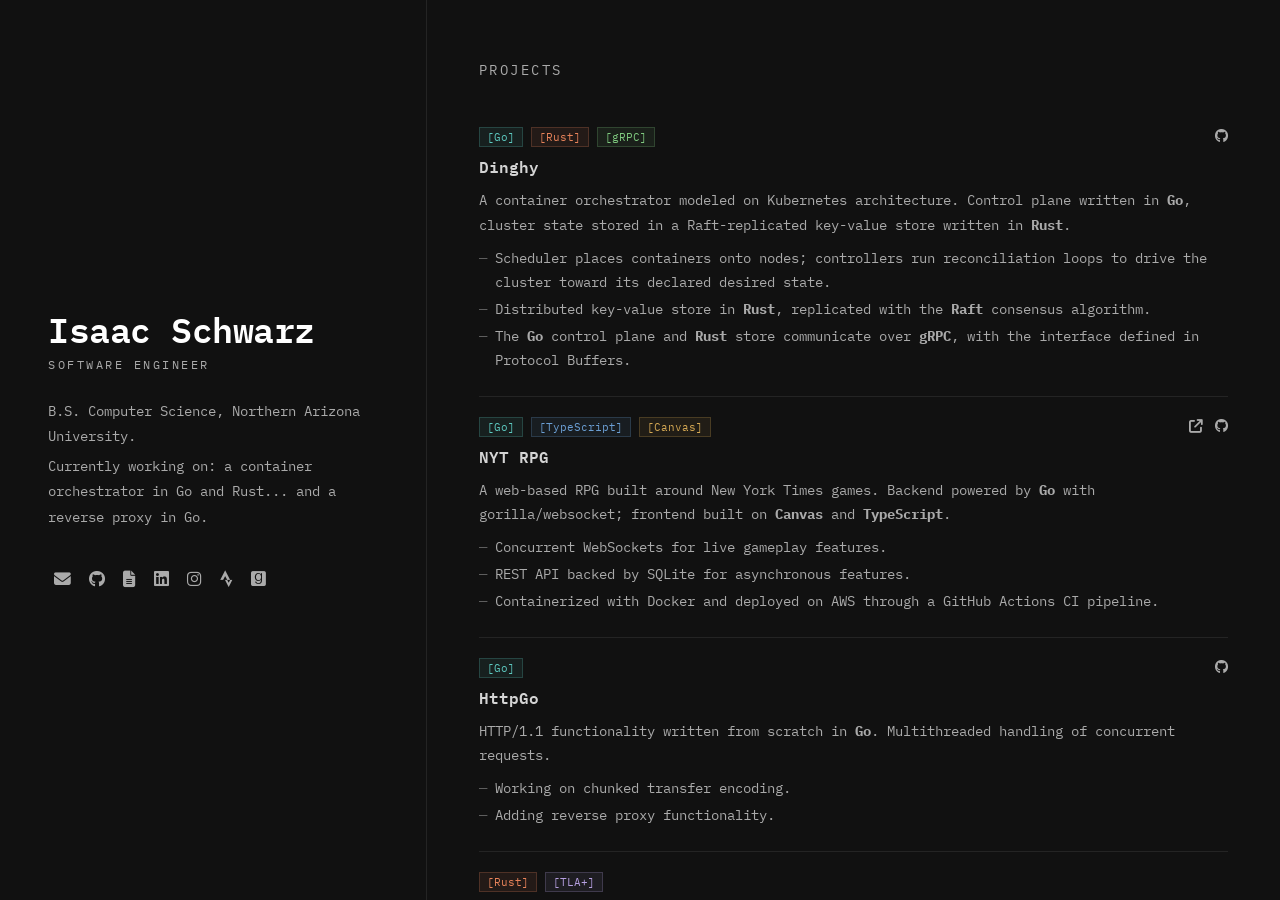
==== index.html @ 400ad6ed "Add backend resume and link it from the bio Co-Authored-By: Claude Opus 5.5 <noreply@anthropic.com>" ====
<!DOCTYPE html>
<html lang="en">

    <head>
        <meta charset="utf-8"/>
        <meta name="viewport" content="width=device-width, initial-scale=1"/>
        <link rel="stylesheet" href="https://cdnjs.cloudflare.com/ajax/libs/font-awesome/6.5.0/css/all.min.css">
        <link rel="stylesheet" href="styles.css">
        <title>Isaac Schwarz</title>
    </head>

    <body>

        <div class="container">

            <!-- Bio -->
            <div class="bio">
                <h1>Isaac Schwarz</h1>
                <h3>Software Engineer</h3>
                <p>B.S. Computer Science, Northern Arizona University.</p>
                <p>Currently working on: a container orchestrator in Go and Rust... and a reverse proxy in Go.</p>
                <div class="icons">
                    <a href="mailto:isaacschwarz11@gmail.com" title="Email">
                        <i class="fa-solid fa-envelope"></i>
                    </a>
                    <a href="https://github.com/shantz14" title="GitHub">
                        <i class="fa-brands fa-github"></i>
                    </a>
                    <a href="resume.pdf" title="Resume">
                        <i class="fa-solid fa-file-lines"></i>
                    </a>
                    <a href="https://www.linkedin.com/in/isaac-schwarz-15b55617a/" title="LinkedIn">
                        <i class="fa-brands fa-linkedin"></i>
                    </a>
                    <a href="https://www.instagram.com/shantz1111111111111/" title="Instagram">
                        <i class="fa-brands fa-instagram"></i>
                    </a>
                    <a href="https://www.strava.com/athletes/20895876" title="Strava">
                        <i class="fa-brands fa-strava"></i>
                    </a>
                    <a href="https://www.goodreads.com/user/show/23302618-isaac" title="Goodreads">
                        <i class="fa-brands fa-goodreads"></i>
                    </a>
                </div>
            </div>

            <!-- Projects -->
            <div class="projectContainer">
                <p class="section-label">Projects</p>

                <div class="project">
                    <div class="project-header">
                        <div>
                            <div class="tags">
                                <span class="tag" data-lang="go">Go</span>
                                <span class="tag" data-lang="rust">Rust</span>
                                <span class="tag" data-lang="grpc">gRPC</span>
                            </div>
                            <h3>Dinghy</h3>
                        </div>
                        <div class="project-links">
                            <a href="https://github.com/shantz14/dinghy" title="GitHub">
                                <i class="fa-brands fa-github"></i>
                            </a>
                        </div>
                    </div>
                    <p>
                        A container orchestrator modeled on Kubernetes architecture. Control plane written in <b>Go</b>,
                        cluster state stored in a Raft-replicated key-value store written in <b>Rust</b>.
                    </p>
                    <ul>
                        <li>Scheduler places containers onto nodes; controllers run reconciliation loops to drive the cluster toward its declared desired state.</li>
                        <li>Distributed key-value store in <b>Rust</b>, replicated with the <b>Raft</b> consensus algorithm.</li>
                        <li>The <b>Go</b> control plane and <b>Rust</b> store communicate over <b>gRPC</b>, with the interface defined in Protocol Buffers.</li>
                    </ul>
                </div>

                <div class="project">
                    <div class="project-header">
                        <div>
                            <div class="tags">
                                <span class="tag" data-lang="go">Go</span>
                                <span class="tag" data-lang="typescript">TypeScript</span>
                                <span class="tag" data-lang="canvas">Canvas</span>
                            </div>
                            <h3>NYT RPG</h3>
                        </div>
                        <div class="project-links">
                            <a href="https://nytrpg.isaacschwarz.dev" title="Live demo">
                                <i class="fa-solid fa-arrow-up-right-from-square"></i>
                            </a>
                            <a href="https://github.com/shantz14/nytrpg" title="GitHub">
                                <i class="fa-brands fa-github"></i>
                            </a>
                        </div>
                    </div>
                    <p>
                        A web-based RPG built around New York Times games.
                        Backend powered by <b>Go</b> with gorilla/websocket;
                        frontend built on <b>Canvas</b> and <b>TypeScript</b>.
                    </p>
                    <ul>
                        <li>Concurrent WebSockets for live gameplay features.</li>
                        <li>REST API backed by SQLite for asynchronous features.</li>
                        <li>Containerized with Docker and deployed on AWS through a GitHub Actions CI pipeline.</li>
                    </ul>
                </div>

                <div class="project">
                    <div class="project-header">
                        <div>
                            <div class="tags">
                                <span class="tag" data-lang="go">Go</span>
                            </div>
                            <h3>HttpGo</h3>
                        </div>
                        <div class="project-links">
                            <a href="https://github.com/shantz14/httpgo" title="GitHub">
                                <i class="fa-brands fa-github"></i>
                            </a>
                        </div>
                    </div>
                    <p>
                        HTTP/1.1 functionality written from scratch in <b>Go</b>.
                        Multithreaded handling of concurrent requests.
                    </p>
                    <ul>
                        <li>Working on chunked transfer encoding.</li>
                        <li>Adding reverse proxy functionality.</li>
                    </ul>
                </div>

                <div class="project">
                    <div class="project-header">
                        <div>
                            <div class="tags">
                                <span class="tag" data-lang="rust">Rust</span>
                                <span class="tag" data-lang="tlaplus">TLA+</span>
                            </div>
                            <h3>ConTiNGENT</h3>
                        </div>
                    </div>
                    <p>
                        An NVMe testing tool driven by formal specifications. Correct device behavior is described
                        in <b>TLA+</b>, and a <b>Rust</b> execution engine issues commands against an NVMe device.
                    </p>
                    <ul>
                        <li><b>TLA+</b> specifications create an abstract representation of the NVMe drive and define behavior to test.</li>
                        <li><b>TLA+</b> instrumentation uses community module "escape hatches" to interact with the Rust execution engine and incorporate real drive state into the abstract state-space.</li>
                        <li>The <b>Rust</b> execution engine translates messages from <b>TLA+</b> into nvme-cli commands, executes them, and returns parsed results.</li>
                        <li>If an invalid state is reached, the <b>TLA+</b> process throws an error and returns a detailed trace showing how it was reached.</li>
                    </ul>
                </div>

                <div class="project">
                    <div class="project-header">
                        <div>
                            <div class="tags">
                                <span class="tag" data-lang="k3s">k3s</span>
                                <span class="tag" data-lang="terraform">Terraform</span>
                                <span class="tag" data-lang="prometheus">Prometheus</span>
                            </div>
                            <h3>Homelab</h3>
                        </div>
                    </div>
                    <p>
                        A virtualized Linux homelab on <b>Proxmox</b> hosting a <b>Kubernetes</b> (k3s) cluster,
                        with infrastructure managed as code in <b>Terraform</b>.
                    </p>
                    <ul>
                        <li>Monitoring and alerting for the cluster and its services with <b>Prometheus</b>, <b>Grafana</b> dashboards, and Alertmanager.</li>
                    </ul>
                </div>

                <div class="project">
                    <div class="project-header">
                        <div>
                            <div class="tags">
                                <span class="tag" data-lang="rust">Rust</span>
                            </div>
                            <h3>Vi</h3>
                        </div>
                        <div class="project-links">
                            <a href="https://github.com/shantz14/vi" title="GitHub">
                                <i class="fa-brands fa-github"></i>
                            </a>
                        </div>
                    </div>
                    <p>
                        Vi editor clone written in <b>Rust</b>.
                    </p>
                </div>

            <!-- Comments -->
            <div class="comments-section">
                <p class="section-label">Comments</p>
<script src="https://giscus.app/client.js"
                    data-repo="shantz14/shantz14.github.io"
                    data-repo-id="R_kgDOObhkGA"
                    data-category="General"
                    data-category-id="DIC_kwDOObhkGM4C8K_T"
                    data-mapping="url"
                    data-strict="0"
                    data-reactions-enabled="1"
                    data-emit-metadata="0"
                    data-input-position="top"
                    data-theme="transparent_dark"
                    data-lang="en"
                    crossorigin="anonymous"
                    async>
                </script>
            </div>

            </div>

        </div>

    </body>

</html>
---- styles.css ----
@import url('https://fonts.googleapis.com/css2?family=IBM+Plex+Mono:wght@300;400;500;600&display=swap');

:root {
  --bg:            #111111;
  --accent:        #a5f3fc;
  --name-color:    #ffffff;
  --accent-dim:    rgba(165, 243, 252, 0.08);
  --accent-border: rgba(165, 243, 252, 0.20);
  --text:          #d4d4d4;
  --text-muted:    #aaaaaa;
  --border:        rgba(255, 255, 255, 0.08);
}

*, *::before, *::after { box-sizing: border-box; margin: 0; padding: 0; }


body {
  background-color: var(--bg);
  color: var(--text);
  font-family: 'IBM Plex Mono', 'Courier New', monospace;
  overflow: hidden;
  height: 100vh;
}

/* ── Layout ─────────────────────────────────────── */

.container {
  height: 100vh;
  width: 100vw;
  display: grid;
  grid-template-columns: 1fr 2fr;
  grid-template-areas: "bio projectContainer";
}

/* ── Bio ─────────────────────────────────────────── */

.bio {
  grid-area: bio;
  height: 100vh;
  display: flex;
  flex-direction: column;
  justify-content: center;
  padding: 0 48px;
  border-right: 1px solid var(--border);
}

.bio h1 {
  color: var(--name-color);
  font-size: 2.2rem;
  font-weight: 600;
  letter-spacing: -0.5px;
  line-height: 1.1;
  margin-bottom: 8px;
}

.bio h3 {
  font-size: 0.74rem;
  font-weight: 400;
  text-transform: uppercase;
  letter-spacing: 2.5px;
  color: var(--text-muted);
  margin-bottom: 26px;
}

.bio p {
  font-size: 0.9rem;
  color: var(--text-muted);
  line-height: 1.75;
  margin-bottom: 5px;
}

.icons {
  display: flex;
  gap: 18px;
  margin-top: 34px;
  margin-left: 6px;
}

.icons a {
  color: var(--text-muted);
  font-size: 1.05rem;
  transition: color 0.2s;
}

.icons a:hover { color: var(--accent); }

/* ── Projects ─────────────────────────────────────── */

.projectContainer {
  grid-area: projectContainer;
  display: flex;
  flex-direction: column;
  padding: 60px 52px;
  overflow-y: scroll;
  -ms-overflow-style: none;
  scrollbar-width: none;
}

.projectContainer::-webkit-scrollbar { display: none; }

.section-label {
  font-size: 0.9rem;
  font-weight: 400;
  letter-spacing: 2.5px;
  color: var(--text-muted);
  text-transform: uppercase;
  margin-bottom: 28px;
}

/* ── Project entry ────────────────────────────────── */

.project {
  background: transparent;
  border: none;
  border-bottom: 1px solid var(--border);
  border-radius: 0;
  padding: 20px 0;
  transition: none;
}

.project:last-child { border-bottom: none; }

.project-header {
  display: flex;
  justify-content: space-between;
  align-items: flex-start;
  margin-bottom: 8px;
}

.project h3 {
  font-size: 1rem;
  font-weight: 600;
  color: var(--text);
}

.project p {
  font-size: 0.9rem;
  color: var(--text-muted);
  line-height: 1.72;
}

.project b {
  font-weight: 700;
}

.project ul {
  list-style: none;
  margin-top: 8px;
}

.project li {
  font-size: 0.88rem;
  color: var(--text-muted);
  line-height: 1.72;
  padding-left: 16px;
  position: relative;
  margin-bottom: 3px;
}

.project li::before {
  content: '—';
  position: absolute;
  left: 0;
  opacity: 0.5;
}

/* Tags */
.tags {
  display: flex;
  flex-wrap: wrap;
  gap: 8px;
  margin-bottom: 6px;
}

.tag {
  font-size: 0.7rem;
  color: var(--accent);
  background: var(--accent-dim);
  border: 1px solid var(--accent-border);
  padding: 2px 7px;
}

.tag::before { content: '['; }
.tag::after  { content: ']'; }

.tag[data-lang="go"]         { color: #5DC9C0; background: rgba(93,201,192,0.08); border-color: rgba(93,201,192,0.22); }
.tag[data-lang="rust"]       { color: #E8835A; background: rgba(232,131,90,0.08); border-color: rgba(232,131,90,0.22); }
.tag[data-lang="typescript"] { color: #6B9FD4; background: rgba(107,159,212,0.08); border-color: rgba(107,159,212,0.22); }
.tag[data-lang="canvas"]     { color: #D4A853; background: rgba(212,168,83,0.08); border-color: rgba(212,168,83,0.22); }
.tag[data-lang="tlaplus"]    { color: #B59FE0; background: rgba(181,159,224,0.08); border-color: rgba(181,159,224,0.22); }
.tag[data-lang="grpc"]       { color: #7FC97F; background: rgba(127,201,127,0.08); border-color: rgba(127,201,127,0.22); }
.tag[data-lang="k3s"]        { color: #6B9FD4; background: rgba(107,159,212,0.08); border-color: rgba(107,159,212,0.22); }
.tag[data-lang="terraform"]  { color: #A78BFA; background: rgba(167,139,250,0.08); border-color: rgba(167,139,250,0.22); }
.tag[data-lang="prometheus"] { color: #E86A5A; background: rgba(232,106,90,0.08); border-color: rgba(232,106,90,0.22); }

/* Card icon links */
.project-links {
  display: flex;
  gap: 12px;
  flex-shrink: 0;
  margin-left: 16px;
}

.project-links a {
  color: var(--text-muted);
  font-size: 0.85rem;
  transition: color 0.2s;
}

.project-links a:hover { color: var(--accent); }

/* ── Comments ─────────────────────────────────────── */

.comments-section {
  margin-top: 40px;
  padding-bottom: 60px;
}

.comments-section .section-label {
  margin-bottom: 4px;
}


/* ── Mobile ──────────────────────────────────────── */

@media (max-width: 768px) {
  body {
    overflow: auto;
    height: auto;
  }

  .container {
    height: auto;
    grid-template-columns: 1fr;
    grid-template-areas:
      "bio"
      "projectContainer";
  }

  .bio {
    height: auto;
    justify-content: flex-start;
    padding: 52px 28px 40px;
    border-right: none;
    border-bottom: 1px solid var(--border);
  }

  .bio h1 { font-size: 1.8rem; }

  .projectContainer {
    height: auto;
    overflow-y: visible;
    padding: 40px 28px 60px;
  }

  .comments-section {
    padding-bottom: 40px;
  }
}

/* ── Global link reset ───────────────────────────── */

a { color: var(--text); text-decoration: none; }
a:hover, a:active, a:visited, a:link { text-decoration: none; }
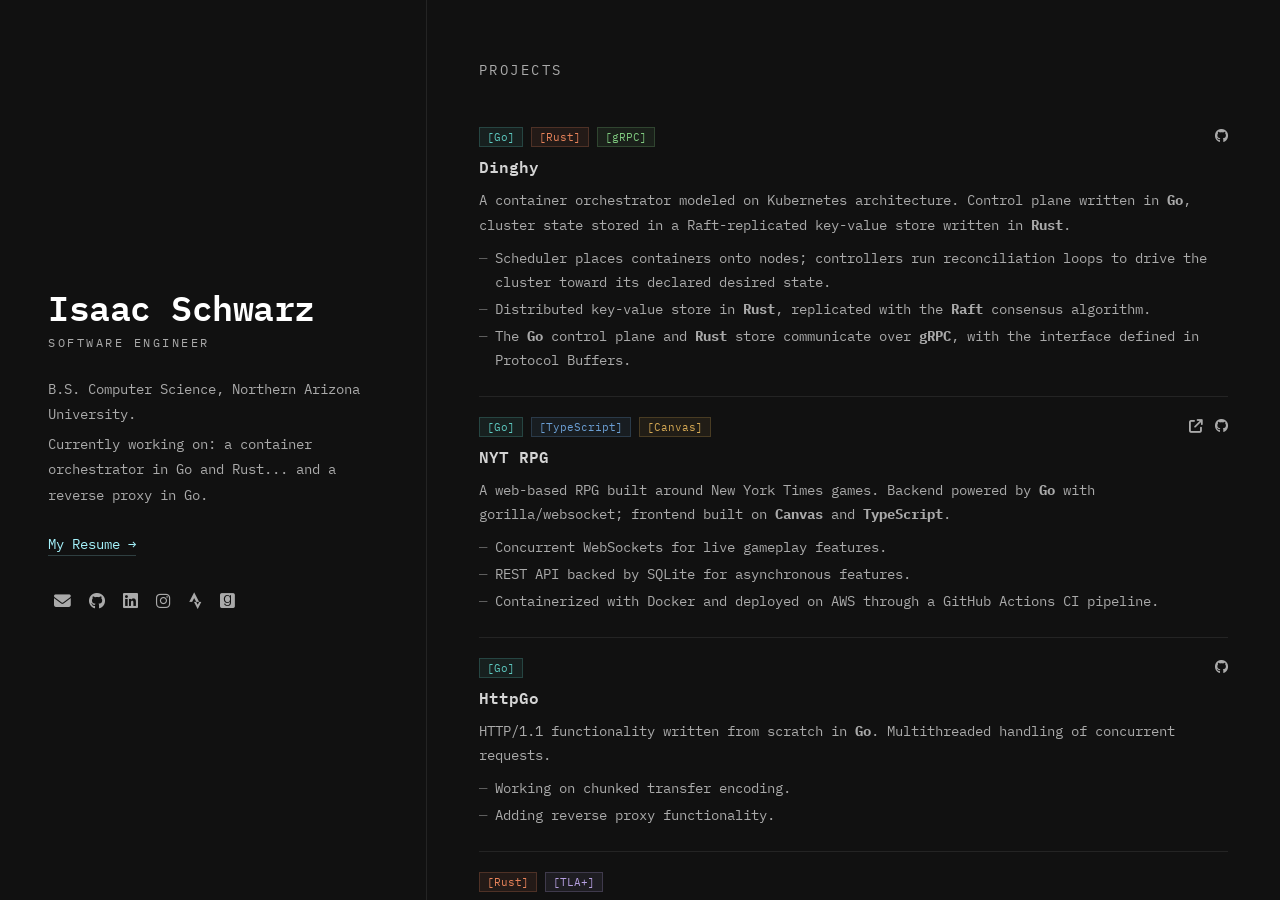
==== commit f590598b: "Replace resume icon with a text link Co-Authored-By: Claude Opus 5.5 <noreply@anthropic.com>" ====
--- a/index.html
+++ b/index.html
@@ -19,15 +19,13 @@
                 <h3>Software Engineer</h3>
                 <p>B.S. Computer Science, Northern Arizona University.</p>
                 <p>Currently working on: a container orchestrator in Go and Rust... and a reverse proxy in Go.</p>
+                <a class="resume-link" href="resume.pdf">My Resume &rarr;</a>
                 <div class="icons">
                     <a href="mailto:isaacschwarz11@gmail.com" title="Email">
                         <i class="fa-solid fa-envelope"></i>
                     </a>
                     <a href="https://github.com/shantz14" title="GitHub">
                         <i class="fa-brands fa-github"></i>
-                    </a>
-                    <a href="resume.pdf" title="Resume">
-                        <i class="fa-solid fa-file-lines"></i>
                     </a>
                     <a href="https://www.linkedin.com/in/isaac-schwarz-15b55617a/" title="LinkedIn">
                         <i class="fa-brands fa-linkedin"></i>
--- a/styles.css
+++ b/styles.css
@@ -69,6 +69,19 @@
   margin-bottom: 5px;
 }
 
+.resume-link {
+  align-self: flex-start;
+  margin-top: 22px;
+  font-size: 0.9rem;
+  color: var(--accent);
+  text-decoration: none;
+  border-bottom: 1px solid var(--accent-border);
+  padding-bottom: 2px;
+  transition: border-color 0.2s;
+}
+
+.resume-link:hover { border-color: var(--accent); }
+
 .icons {
   display: flex;
   gap: 18px;
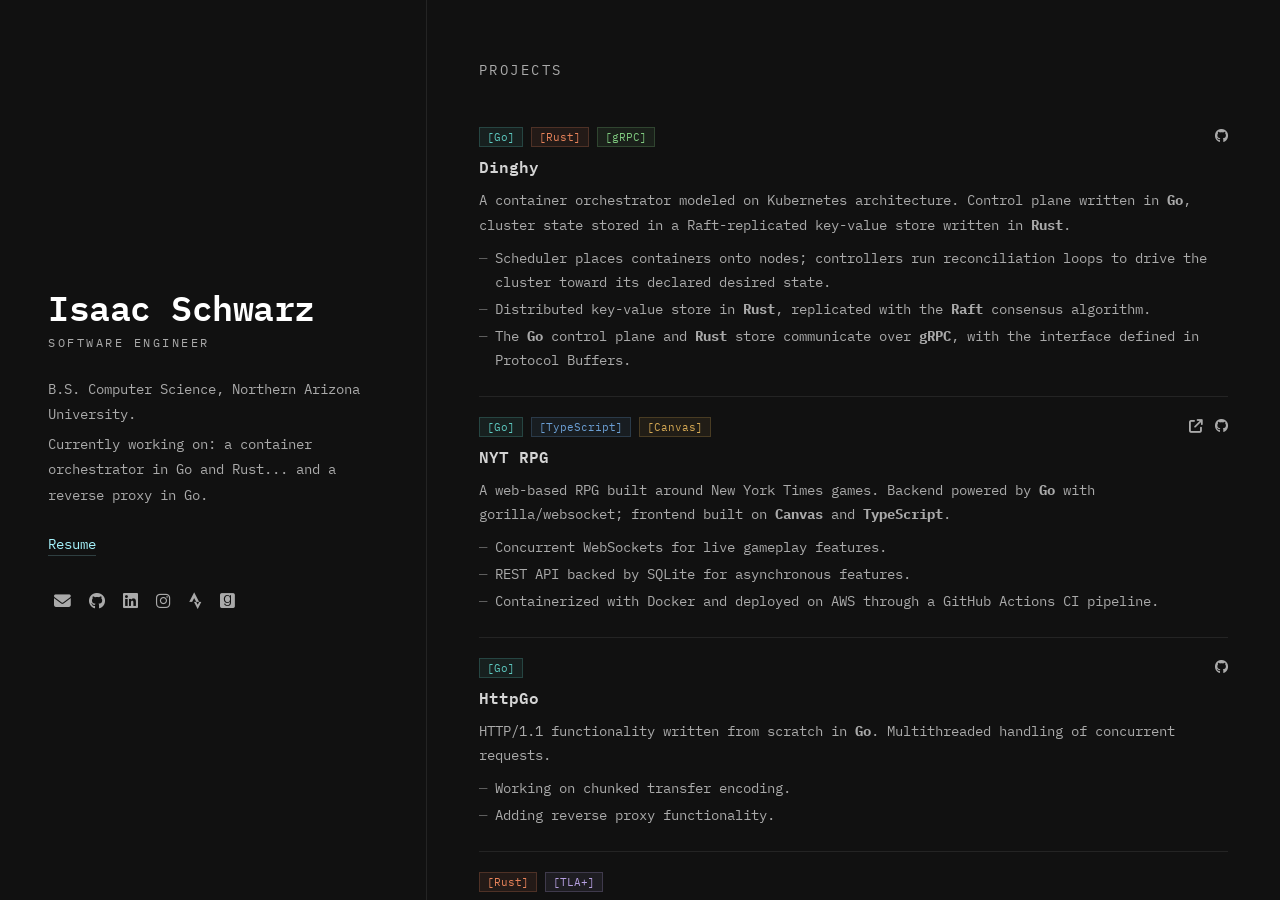
==== commit 29217a8a: "Shorten resume link text Co-Authored-By: Claude Opus 5.5 <noreply@anthropic.com>" ====
--- a/index.html
+++ b/index.html
@@ -19,7 +19,7 @@
                 <h3>Software Engineer</h3>
                 <p>B.S. Computer Science, Northern Arizona University.</p>
                 <p>Currently working on: a container orchestrator in Go and Rust... and a reverse proxy in Go.</p>
-                <a class="resume-link" href="resume.pdf">My Resume &rarr;</a>
+                <a class="resume-link" href="resume.pdf">Resume</a>
                 <div class="icons">
                     <a href="mailto:isaacschwarz11@gmail.com" title="Email">
                         <i class="fa-solid fa-envelope"></i>
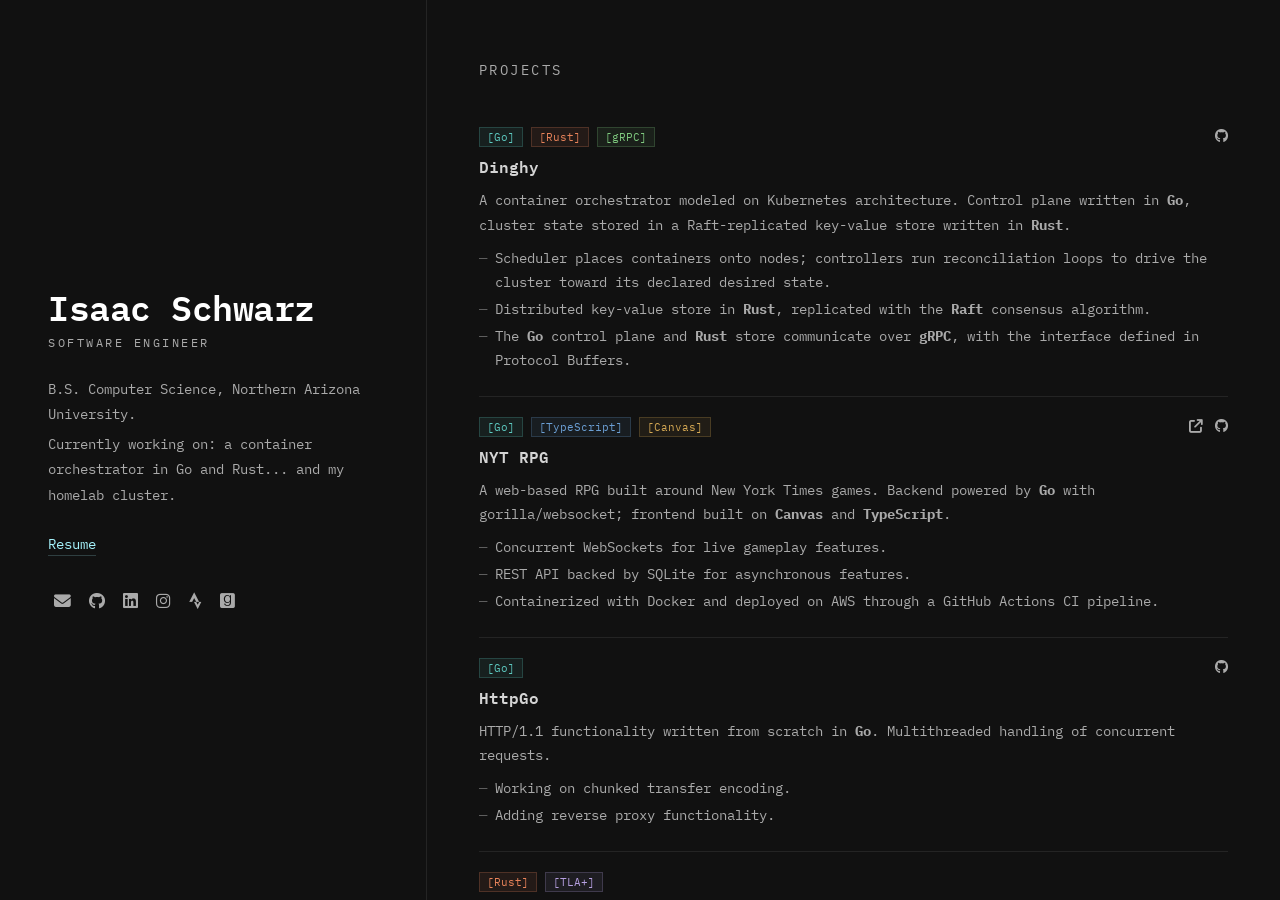
==== commit 5b9a6054: "tags" ====
--- a/index.html
+++ b/index.html
@@ -6,7 +6,11 @@
         <meta name="viewport" content="width=device-width, initial-scale=1"/>
         <link rel="stylesheet" href="https://cdnjs.cloudflare.com/ajax/libs/font-awesome/6.5.0/css/all.min.css">
         <link rel="stylesheet" href="styles.css">
+        <link rel="stylesheet" href="comments.css">
+        <script src="comments.js" defer></script>
         <title>Isaac Schwarz</title>
+        <link rel="stylesheet" href="/palette.css">
+        <script src="/palette.js" defer></script>
     </head>
 
     <body>
@@ -18,7 +22,7 @@
                 <h1>Isaac Schwarz</h1>
                 <h3>Software Engineer</h3>
                 <p>B.S. Computer Science, Northern Arizona University.</p>
-                <p>Currently working on: a container orchestrator in Go and Rust... and a reverse proxy in Go.</p>
+                <p>Currently working on: a container orchestrator in Go and Rust... and my homelab cluster.</p>
                 <a class="resume-link" href="resume.pdf">Resume</a>
                 <div class="icons">
                     <a href="mailto:isaacschwarz11@gmail.com" title="Email">
@@ -44,7 +48,7 @@
 
             <!-- Projects -->
             <div class="projectContainer">
-                <p class="section-label">Projects</p>
+                <p class="section-label" id="projects">Projects</p>
 
                 <div class="project">
                     <div class="project-header">
@@ -157,8 +161,15 @@
                                 <span class="tag" data-lang="k3s">k3s</span>
                                 <span class="tag" data-lang="terraform">Terraform</span>
                                 <span class="tag" data-lang="prometheus">Prometheus</span>
+                                <span class="tag" data-lang="ansible">Ansible</span>
+                                <span class="tag" data-lang="flux">Flux</span>
                             </div>
                             <h3>Homelab</h3>
+                        </div>
+                        <div class="project-links">
+                            <a href="https://github.com/shantz14/homelab" title="GitHub">
+                                <i class="fa-brands fa-github"></i>
+                            </a>
                         </div>
                     </div>
                     <p>
@@ -166,6 +177,7 @@
                         with infrastructure managed as code in <b>Terraform</b>.
                     </p>
                     <ul>
+                        <li>Node configuration with <b>Ansible</b>; cluster workloads deployed via GitOps with <b>Flux</b>.</li>
                         <li>Monitoring and alerting for the cluster and its services with <b>Prometheus</b>, <b>Grafana</b> dashboards, and Alertmanager.</li>
                     </ul>
                 </div>
@@ -192,21 +204,7 @@
             <!-- Comments -->
             <div class="comments-section">
                 <p class="section-label">Comments</p>
-<script src="https://giscus.app/client.js"
-                    data-repo="shantz14/shantz14.github.io"
-                    data-repo-id="R_kgDOObhkGA"
-                    data-category="General"
-                    data-category-id="DIC_kwDOObhkGM4C8K_T"
-                    data-mapping="url"
-                    data-strict="0"
-                    data-reactions-enabled="1"
-                    data-emit-metadata="0"
-                    data-input-position="top"
-                    data-theme="transparent_dark"
-                    data-lang="en"
-                    crossorigin="anonymous"
-                    async>
-                </script>
+                <div id="comments" class="gc"></div>
             </div>
 
             </div>
--- a/styles.css
+++ b/styles.css
@@ -205,6 +205,8 @@
 .tag[data-lang="k3s"]        { color: #6B9FD4; background: rgba(107,159,212,0.08); border-color: rgba(107,159,212,0.22); }
 .tag[data-lang="terraform"]  { color: #A78BFA; background: rgba(167,139,250,0.08); border-color: rgba(167,139,250,0.22); }
 .tag[data-lang="prometheus"] { color: #E86A5A; background: rgba(232,106,90,0.08); border-color: rgba(232,106,90,0.22); }
+.tag[data-lang="ansible"]    { color: #E07AA8; background: rgba(224,122,168,0.08); border-color: rgba(224,122,168,0.22); }
+.tag[data-lang="flux"]       { color: #5BB8E8; background: rgba(91,184,232,0.08); border-color: rgba(91,184,232,0.22); }
 
 /* Card icon links */
 .project-links {
--- a/comments.css
+++ b/comments.css
@@ -0,0 +1,661 @@
+/* Comments widget, styled after giscus's transparent_dark theme.
+ * Colors from GitHub's Primer dark theme (MIT License, Copyright (c) GitHub Inc.).
+ * Everything is scoped under .gc so it can't leak into the rest of the site. */
+
+.gc {
+  --color-btn-text: #c9d1d9;
+  --color-btn-bg: rgb(45 51 59 / 80%);
+  --color-btn-border: rgb(240 246 252 / 10%);
+  --color-btn-hover-bg: rgb(45 51 59 / 50%);
+  --color-btn-hover-border: #8b949e;
+  --color-btn-active-bg: hsl(212deg 12% 18% / 50%);
+  --color-btn-active-border: #6e7681;
+  --color-btn-primary-text: #fff;
+  --color-btn-primary-bg: #238636;
+  --color-btn-primary-border: rgb(240 246 252 / 10%);
+  --color-btn-primary-hover-bg: #2ea043;
+  --color-btn-primary-disabled-text: rgb(240 246 252 / 50%);
+  --color-btn-primary-disabled-bg: rgb(35 134 54 / 60%);
+  --color-action-list-item-default-hover-bg: rgb(144 157 171 / 12%);
+  --color-segmented-control-bg: rgb(99 110 123 / 10%);
+  --color-segmented-control-button-selected-border: #636e7b;
+  --color-fg-default: #c9d1d9;
+  --color-fg-muted: #8b949e;
+  --color-canvas-overlay: rgb(22 27 34 / 90%);
+  --color-border-default: #30363d;
+  --color-border-muted: #21262d;
+  --color-neutral-muted: rgb(110 118 129 / 5%);
+  --color-accent-fg: #58a6ff;
+  --color-accent-emphasis: #1f6feb;
+  --color-accent-muted: rgb(56 139 253 / 40%);
+  --color-accent-subtle: rgb(65 132 228 / 10%);
+  --color-danger-fg: #f85149;
+  --color-social-reaction-bg-hover: #21262d;
+  --color-social-reaction-bg-reacted-hover: #0c2d6b;
+  --font-sans: -apple-system, "BlinkMacSystemFont", "Segoe UI", "Helvetica", "Arial", sans-serif, "Apple Color Emoji", "Segoe UI Emoji";
+  --font-mono: ui-monospace, "SFMono-Regular", "Menlo", "Monaco", "Consolas", "Liberation Mono", "Courier New", monospace;
+
+  margin-top: 16px;
+  font-family: var(--font-sans);
+  font-size: 16px;
+  line-height: 1.5;
+  color: var(--color-fg-default);
+}
+
+/* ── Reset (what giscus gets from Tailwind's preflight) ── */
+
+.gc *, .gc *::before, .gc *::after {
+  border: 0 solid var(--color-border-default);
+}
+
+.gc h4 { font-size: inherit; font-weight: inherit; }
+
+.gc button, .gc textarea {
+  font: inherit;
+  color: inherit;
+  line-height: inherit;
+  background: transparent;
+}
+
+.gc button, .gc summary { cursor: pointer; }
+.gc button:disabled { cursor: default; }
+.gc img { display: block; max-width: 100%; }
+.gc textarea { resize: vertical; }
+.gc textarea::placeholder { color: #9ca3af; opacity: 1; }
+
+.gc a { color: var(--color-accent-fg); }
+.gc a:hover { text-decoration: underline; }
+
+.gc a:focus-visible, .gc button:focus-visible, .gc summary:focus-visible {
+  outline: 2px solid var(--color-accent-fg);
+  outline-offset: -2px;
+}
+
+.gc code, .gc kbd, .gc pre, .gc .gsc-is-fixed-width { font-family: var(--font-mono); }
+
+.gc .octicon {
+  display: inline-block;
+  fill: currentColor;
+  overflow: visible;
+  vertical-align: text-bottom;
+}
+
+/* ── Primer bits ── */
+
+.gc .color-text-primary, .gc .link-primary { color: var(--color-fg-default); }
+.gc .color-text-secondary, .gc .link-secondary { color: var(--color-fg-muted); }
+.gc .link-secondary { text-decoration: underline; }
+.gc .link-primary:hover, .gc .link-secondary:hover, .gc .color-text-link { color: var(--color-accent-fg); }
+.gc .underline { text-decoration: underline; }
+
+.gc .btn {
+  position: relative;
+  display: inline-block;
+  padding: 5px 16px;
+  font-size: 14px;
+  line-height: 20px;
+  white-space: nowrap;
+  vertical-align: middle;
+  border: 1px solid var(--color-btn-border);
+  border-radius: 6px;
+  color: var(--color-btn-text);
+  background-color: var(--color-btn-bg);
+  transition: 0.2s cubic-bezier(0.3, 0, 0.5, 1);
+  transition-property: color, background-color, border-color;
+}
+
+.gc .btn:hover {
+  transition-duration: 0.1s;
+  background-color: var(--color-btn-hover-bg);
+  border-color: var(--color-btn-hover-border);
+  text-decoration: none;
+}
+
+.gc .btn:active {
+  transition: none;
+  background-color: var(--color-btn-active-bg);
+  border-color: var(--color-btn-active-border);
+}
+
+.gc .btn-primary {
+  color: var(--color-btn-primary-text);
+  background-color: var(--color-btn-primary-bg);
+  border-color: var(--color-btn-primary-border);
+}
+
+.gc .btn-primary:hover {
+  background-color: var(--color-btn-primary-hover-bg);
+  border-color: var(--color-btn-primary-border);
+}
+
+.gc .btn-primary:disabled {
+  color: var(--color-btn-primary-disabled-text);
+  background-color: var(--color-btn-primary-disabled-bg);
+  border-color: var(--color-btn-primary-border);
+}
+
+.gc a.btn-primary { display: inline-flex; align-items: center; color: var(--color-btn-primary-text); }
+.gc .btn .octicon { vertical-align: bottom; }
+.gc .ml-1 { margin-left: 4px; }
+.gc .mr-2 { margin-right: 8px; }
+
+.gc .BtnGroup {
+  display: inline-flex;
+  align-items: center;
+  vertical-align: middle;
+  list-style: none;
+  border-radius: 6px;
+  background-color: var(--color-segmented-control-bg);
+}
+
+.gc .BtnGroup-item {
+  display: inline-flex;
+  padding: 2px 4px;
+  border: 1px solid transparent;
+  border-radius: 6px;
+}
+
+.gc .BtnGroup-item--selected {
+  font-weight: 600;
+  border-color: var(--color-segmented-control-button-selected-border);
+}
+
+.gc .BtnGroup-item .btn {
+  padding: 2px 8px;
+  border: 0;
+  background: inherit;
+}
+
+.gc .BtnGroup-item .btn:hover { background-color: var(--color-action-list-item-default-hover-bg); }
+.gc .BtnGroup-item--selected .btn:hover { background: inherit; }
+
+.gc .form-control {
+  vertical-align: middle;
+  border: 1px solid var(--color-border-default);
+  background-color: transparent;
+}
+
+.gc .form-control:focus {
+  border-color: var(--color-accent-fg);
+  outline: none;
+  box-shadow: 0 0 0 2px var(--color-accent-fg);
+}
+
+/* ── Layout ── */
+
+.gc .gsc-loading {
+  display: flex;
+  flex-direction: column;
+  align-items: center;
+  gap: 16px;
+}
+
+.gc .gsc-loading-image {
+  width: 48px;
+  height: 48px;
+  background: url("https://github.githubassets.com/images/mona-loading-dark.gif") no-repeat;
+  background-size: contain;
+}
+
+.gc .gsc-loading-text { font-size: 14px; line-height: 20px; color: var(--color-fg-muted); }
+
+.gc .gsc-main { display: flex; flex-direction: column; gap: 32px; width: 100%; }
+
+.gc .gsc-reactions { display: flex; flex: 1 1 auto; flex-direction: column; justify-content: center; }
+.gc .gsc-reactions-count { font-weight: 600; text-align: center; }
+
+.gc .gsc-reactions-row {
+  display: flex;
+  flex: 1 1 auto;
+  align-items: center;
+  justify-content: center;
+  gap: 8px;
+  margin-top: 8px;
+  font-size: 14px;
+  line-height: 20px;
+}
+
+.gc .gsc-comments { display: flex; flex-direction: column; gap: 24px; }
+.gc .gsc-header { display: flex; flex: 1 1 auto; align-items: center; gap: 8px; }
+
+.gc .gsc-left-header {
+  display: flex;
+  flex: 1 1 auto;
+  flex-wrap: wrap;
+  align-items: center;
+  gap: 8px;
+  white-space: nowrap;
+}
+
+.gc .gsc-comments-count, .gc .gsc-comments-count-separator { font-weight: 600; }
+.gc .gsc-timeline { display: flex; flex-direction: column; gap: 16px; }
+.gc .gsc-timeline:empty { display: none; }
+
+/* ── Comment ── */
+
+.gc .gsc-comment { display: flex; font-size: 14px; line-height: 20px; scroll-margin-top: 96px; }
+
+.gc .gsc-card {
+  width: 100%;
+  min-width: 0;
+  border: 1px solid var(--color-border-default);
+  border-radius: 6px;
+}
+
+.gc .gsc-card.is-author { border-color: var(--color-accent-muted); }
+
+.gc .gsc-comment-header { display: flex; align-items: center; gap: 8px; padding: 8px 16px 0; }
+.gc .gsc-comment-author { display: flex; flex: 1 1 auto; align-items: center; gap: 8px; min-width: 0; }
+.gc .gsc-comment-author-avatar { display: flex; align-items: center; min-width: 0; }
+.gc .gsc-avatar { border-radius: 9999px; flex-shrink: 0; }
+
+.gc .gsc-ellipsis { overflow: hidden; text-overflow: ellipsis; }
+.gc .gsc-login { font-weight: 600; }
+.gc time { white-space: nowrap; }
+
+.gc .gsc-badge-wrap { display: none; font-size: 12px; line-height: 18px; }
+
+.gc .gsc-badge {
+  padding: 0 7px;
+  font-weight: 500;
+  border: 1px solid var(--color-accent-muted);
+  border-radius: 12px;
+}
+
+.gc .gsc-comment-author .gsc-badge { margin-left: 4px; }
+
+@media (min-width: 640px) {
+  .gc .gsc-badge-wrap { display: inline-flex; }
+}
+
+.gc .gsc-comment-edited, .gc .gsc-reply-edited { color: var(--color-fg-muted); }
+.gc .gsc-comment-content { padding: 16px; border-top-left-radius: 4px; border-top-right-radius: 4px; }
+
+.gc .gsc-comment-footer, .gc .gsc-reply-footer {
+  display: flex;
+  align-content: center;
+  justify-content: space-between;
+  gap: 8px;
+  margin-bottom: 12px;
+}
+
+.gc .gsc-comment-reactions { display: flex; align-items: flex-start; justify-content: flex-end; gap: 8px; margin-left: 16px; }
+.gc .gsc-comment-replies-count { display: flex; align-items: center; margin-right: 16px; white-space: nowrap; }
+.gc .gsc-comment-replies-count span { font-size: 12px; line-height: 16px; color: var(--color-fg-muted); }
+
+.gc .gsc-replies {
+  padding-top: 8px;
+  border-top: 1px solid var(--color-border-default);
+}
+
+.gc .gsc-replies.rounded-b { border-bottom-left-radius: 6px; border-bottom-right-radius: 6px; }
+
+/* ── Reply ── */
+
+.gc .gsc-reply { position: relative; padding: 16px 16px 8px; scroll-margin-top: 96px; }
+
+.gc .gsc-tl-line {
+  position: absolute;
+  top: 0;
+  left: 30px;
+  width: 2px;
+  height: 100%;
+  flex-shrink: 0;
+  background-color: var(--color-border-muted);
+}
+
+.gc .gsc-reply:first-child > .gsc-tl-line { top: 16px; height: calc(100% - 16px); }
+
+.gc .gsc-reply-row { display: flex; }
+.gc .gsc-reply-row.is-hidden { align-items: center; }
+.gc .gsc-reply-author-avatar { position: relative; z-index: 10; flex-shrink: 0; }
+.gc .gsc-reply-author-avatar a { display: flex; align-items: center; }
+.gc .gsc-reply-body { width: 100%; min-width: 0; margin-left: 8px; }
+.gc .gsc-reply-header { display: flex; gap: 8px; padding: 4px 0; margin-bottom: 8px; }
+.gc .gsc-reply-author { display: flex; flex: 1 1 auto; align-items: center; gap: 8px; min-width: 0; }
+.gc .gsc-reply-author > a:first-child { display: flex; align-items: center; min-width: 0; }
+.gc .gsc-reply-content { width: 100%; padding-bottom: 8px; }
+.gc .gsc-reply-content.not-shown { padding-bottom: 0; }
+.gc .gsc-reply-footer { margin-bottom: 0; }
+.gc .gsc-reply-reactions { display: flex; align-content: center; gap: 8px; margin-right: 16px; margin-left: -4px; }
+
+.gc .gsc-reply-content.markdown pre { background-color: var(--color-neutral-muted); }
+
+/* ── Comment box ── */
+
+.gc .gsc-comment-box { width: 100%; font-size: 14px; line-height: 20px; }
+
+.gc .gsc-comment-box:not(.gsc-comment-box-is-reply) {
+  border: 1px solid var(--color-border-default);
+  border-radius: 4px;
+}
+
+.gc .gsc-comment-box-tabs {
+  display: flex;
+  align-items: center;
+  justify-content: space-between;
+  border-bottom: 1px solid var(--color-border-default);
+  border-top-left-radius: 4px;
+  border-top-right-radius: 4px;
+}
+
+.gc .gsc-comment .gsc-comment-box-tabs { border-top: 1px solid var(--color-border-default); border-radius: 0; }
+.gc .gsc-tabs { margin: 8px 8px -1px; }
+
+.gc .gsc-tab {
+  padding: 8px 16px;
+  color: var(--color-fg-muted);
+  border: 1px solid transparent;
+  border-bottom: 0;
+  border-top-left-radius: 4px;
+  border-top-right-radius: 4px;
+}
+
+.gc .gsc-tab + .gsc-tab { margin-left: 4px; }
+
+.gc .gsc-tab.is-selected {
+  color: var(--color-fg-default);
+  border-color: var(--color-border-default);
+}
+
+.gc .gsc-comment-box-md-toolbar { display: inline-flex; align-items: center; margin: 8px 8px 0; }
+.gc .gsc-toolbar-item { padding: 4px; color: var(--color-fg-muted); }
+.gc .gsc-toolbar-item:hover, .gc .gsc-toolbar-item:focus { color: var(--color-accent-fg); }
+
+.gc .gsc-comment-box-main { margin: 8px; }
+
+.gc .gsc-comment-box-preview {
+  min-height: 131px;
+  padding: 8px 8px 16px;
+  border-bottom: 2px solid var(--color-border-default);
+}
+
+.gc .gsc-comment-box-write { border-radius: 4px; }
+
+.gc .gsc-comment-box-write:focus-within {
+  border-color: var(--color-accent-fg);
+  outline: none;
+  box-shadow: 0 0 0 2px var(--color-accent-fg);
+}
+
+.gc .gsc-comment-box-textarea {
+  display: block;
+  width: 100%;
+  min-height: 100px;
+  max-height: 500px;
+  padding: 8px;
+  border-radius: 4px;
+  border-bottom-style: dashed;
+  border-bottom-left-radius: 0;
+  border-bottom-right-radius: 0;
+}
+
+.gc .gsc-comment-box-textarea:focus { box-shadow: none; border-color: var(--color-border-default); }
+.gc .gsc-comment-box-textarea:disabled { cursor: not-allowed; }
+
+.gc .gsc-comment-box-textarea-extras {
+  display: flex;
+  justify-content: flex-end;
+  padding: 7px 10px;
+  border-top-width: 0;
+  border-bottom-left-radius: 4px;
+  border-bottom-right-radius: 4px;
+}
+
+.gc .gsc-comment-box-markdown-hint { display: flex; gap: 8px; font-size: 12px; line-height: 16px; }
+.gc .gsc-comment-box-markdown-hint:hover { text-decoration: none; }
+
+.gc .gsc-comment-box-bottom { display: flex; align-items: center; margin: 8px; }
+.gc .gsc-sign-out { font-size: 14px; line-height: 20px; }
+.gc .gsc-comment-box-buttons { display: inline-flex; flex-shrink: 0; margin-left: auto; }
+
+.gc .gsc-reply-box {
+  display: flex;
+  padding: 8px 16px;
+  border-top: 1px solid var(--color-border-default);
+  border-bottom-left-radius: 6px;
+  border-bottom-right-radius: 6px;
+}
+
+.gc .gsc-reply-box-button {
+  width: 100%;
+  padding: 4px 8px;
+  text-align: left;
+  cursor: text;
+  color: var(--color-fg-muted);
+  border-radius: 4px;
+}
+
+/* ── Reactions ── */
+
+.gc .gsc-social-reaction-summary-item {
+  display: flex;
+  align-items: center;
+  justify-content: center;
+  height: 26px;
+  padding: 0 4px;
+  font-size: 12px;
+  line-height: 24px;
+  white-space: nowrap;
+  color: var(--color-fg-muted);
+  background-color: transparent;
+  border: 1px solid var(--color-border-default);
+  border-radius: 9999px;
+}
+
+.gc .gsc-social-reaction-summary-item:disabled { cursor: not-allowed; }
+.gc .gsc-social-reaction-summary-item:hover:enabled { background-color: var(--color-social-reaction-bg-hover); }
+
+.gc .gsc-social-reaction-summary-item.has-reacted {
+  color: var(--color-accent-fg);
+  background-color: var(--color-accent-subtle);
+  border-color: var(--color-accent-emphasis);
+}
+
+.gc .gsc-social-reaction-summary-item.has-reacted:hover:enabled {
+  background-color: var(--color-social-reaction-bg-reacted-hover);
+}
+
+.gc .gsc-social-reaction-summary-item-count {
+  max-width: 100px;
+  margin-left: 2px;
+  padding: 0 4px;
+  overflow: hidden;
+  text-overflow: ellipsis;
+  white-space: nowrap;
+}
+
+.gc .gsc-direct-reaction-button-emoji { display: inline-block; width: 16px; height: 16px; line-height: 1.25; }
+
+/* Upvotes look like giscus's (borderless) upvote button. */
+.gc .gsc-upvote-button { font-weight: 500; border: 0; padding: 0; background: transparent; }
+.gc .gsc-upvote-button:hover:enabled { background: transparent; color: var(--color-accent-fg); }
+.gc .gsc-upvote-button.has-reacted, .gc .gsc-upvote-button.has-reacted:hover:enabled { background: transparent; }
+.gc .gsc-upvote-button:disabled { cursor: default; }
+
+.gc .gsc-reactions-menu { position: relative; }
+
+.gc .gsc-reactions-button {
+  display: flex;
+  align-items: center;
+  justify-content: center;
+  width: 26px;
+  height: 26px;
+  padding: 0;
+  font-size: 12px;
+  line-height: 1.25;
+  list-style: none;
+}
+
+.gc .gsc-reactions-button::-webkit-details-marker { display: none; }
+.gc .gsc-reactions-button::marker { content: ""; }
+.gc .gsc-reactions-button:hover { color: var(--color-fg-muted); }
+
+.gc .gsc-reactions-popover {
+  position: absolute;
+  z-index: 20;
+  width: 146px;
+  margin-top: 2px;
+  color: var(--color-fg-muted);
+  background-color: var(--color-canvas-overlay);
+  border: 1px solid var(--color-border-default);
+  border-radius: 4px;
+  visibility: hidden;
+  transform: scale(0.5);
+  transition: transform 0.1s ease-in-out, visibility 0.1s ease-in-out;
+}
+
+.gc details[open] > .gsc-reactions-popover { visibility: visible; transform: scale(1); }
+.gc .gsc-reactions-popover.top { bottom: 36px; left: -6px; }
+.gc .gsc-reactions-popover.bottom { top: 36px; left: -6px; }
+.gc .gsc-reactions-popover.right { right: 0; left: auto; }
+
+.gc details[open] > .gsc-reactions-popover::before,
+.gc details[open] > .gsc-reactions-popover::after {
+  content: "";
+  position: absolute;
+  border: 8px solid transparent;
+}
+
+.gc details[open] > .gsc-reactions-popover::after { border-width: 7px; }
+.gc details[open] > .gsc-reactions-popover.bottom::before { top: -16px; border-bottom-color: var(--color-border-default); }
+.gc details[open] > .gsc-reactions-popover.bottom::after { top: -15px; border-bottom: 8px solid var(--color-canvas-overlay); }
+.gc details[open] > .gsc-reactions-popover.top::before { bottom: -16px; border-top-color: var(--color-border-default); }
+.gc details[open] > .gsc-reactions-popover.top::after { bottom: -15px; border-top: 8px solid var(--color-canvas-overlay); }
+.gc details[open] > .gsc-reactions-popover.left::before { left: 9px; }
+.gc details[open] > .gsc-reactions-popover.left::after { left: 10px; }
+.gc details[open] > .gsc-reactions-popover.right::before { right: 9px; }
+.gc details[open] > .gsc-reactions-popover.right::after { right: 10px; }
+
+.gc .gsc-popover-info { margin: 8px; overflow: hidden; text-overflow: ellipsis; white-space: nowrap; }
+.gc .gsc-popover-divider { margin: 8px 0; border-top: 1px solid var(--color-border-default); }
+.gc .gsc-popover-emojis { margin: 8px; }
+
+.gc .gsc-emoji-button { width: 32px; height: 32px; margin-top: -1px; margin-right: -1px; border-radius: 0; }
+
+.gc .gsc-emoji-button.has-reacted {
+  background-color: var(--color-accent-subtle);
+  border: 1px solid var(--color-border-default);
+}
+
+.gc .gsc-emoji-button:disabled { cursor: not-allowed; }
+
+.gc .gsc-emoji-button:focus .gsc-emoji,
+.gc .gsc-emoji-button:hover .gsc-emoji {
+  display: inline-block;
+  transform: scale(1.5);
+  transition: transform 0.15s;
+}
+
+.gc .gsc-direct-reaction-buttons { display: flex; flex-wrap: wrap; gap: 8px; }
+.gc .gsc-direct-reaction-button { align-items: baseline; }
+
+/* ── Comment actions menu (edit / delete) ── */
+
+.gc .gsc-comment-menu { position: relative; }
+.gc .gsc-comment-menu > summary { display: flex; padding: 0 4px; color: var(--color-fg-muted); list-style: none; }
+.gc .gsc-comment-menu > summary::-webkit-details-marker { display: none; }
+.gc .gsc-comment-menu > summary::marker { content: ""; }
+.gc .gsc-comment-menu > summary:hover { color: var(--color-accent-fg); }
+
+.gc .gsc-comment-menu-items {
+  position: absolute;
+  top: 24px;
+  right: 0;
+  z-index: 20;
+  min-width: 120px;
+  padding: 4px 0;
+  background-color: var(--color-canvas-overlay);
+  border: 1px solid var(--color-border-default);
+  border-radius: 6px;
+}
+
+.gc .gsc-comment-menu-items button {
+  display: block;
+  width: 100%;
+  padding: 4px 16px;
+  text-align: left;
+  color: var(--color-fg-default);
+}
+
+.gc .gsc-comment-menu-items button:hover { background-color: var(--color-action-list-item-default-hover-bg); }
+.gc .gsc-comment-menu-items .is-danger { color: var(--color-danger-fg); }
+
+/* ── Rendered markdown ── */
+
+.gc .markdown { overflow-wrap: break-word; }
+.gc .markdown a { text-decoration: underline; }
+.gc .markdown strong { font-weight: 600; }
+
+.gc .markdown h1, .gc .markdown h2, .gc .markdown h3,
+.gc .markdown h4, .gc .markdown h5, .gc .markdown h6 {
+  margin-top: 24px;
+  margin-bottom: 16px;
+  font-weight: 600;
+}
+
+.gc .markdown h1, .gc .markdown h2 { padding-bottom: 8px; border-bottom: 1px solid var(--color-border-default); }
+.gc .markdown h1 { font-size: 30px; line-height: 36px; }
+.gc .markdown h2 { font-size: 24px; line-height: 32px; }
+.gc .markdown h3 { font-size: 20px; line-height: 28px; }
+.gc .markdown h4 { font-size: 16px; line-height: 24px; }
+.gc .markdown h5 { font-size: 14px; line-height: 20px; }
+.gc .markdown h6 { font-size: 12px; line-height: 16px; color: var(--color-fg-muted); }
+
+.gc .markdown blockquote, .gc .markdown details, .gc .markdown dl, .gc .markdown ol,
+.gc .markdown p, .gc .markdown pre, .gc .markdown table, .gc .markdown ul {
+  margin-bottom: 16px;
+}
+
+.gc .markdown pre {
+  padding: 16px;
+  overflow: auto;
+  font-size: 12px;
+  line-height: 1.45;
+  border-radius: 6px;
+}
+
+.gc .markdown pre > code { background: transparent; }
+
+.gc .markdown code:not(pre > code) {
+  padding: 2px 4px;
+  font-size: 12px;
+  line-height: 16px;
+  border-radius: 6px;
+  background-color: var(--color-neutral-muted);
+}
+
+.gc .markdown table { border-collapse: collapse; }
+.gc .markdown table th, .gc .markdown table td { padding: 6px 12px; border: 1px solid var(--color-border-default); }
+.gc .markdown table th { font-weight: 600; }
+
+.gc .markdown blockquote {
+  padding: 0 16px;
+  color: var(--color-fg-muted);
+  border-left: 3px solid var(--color-border-default);
+}
+
+.gc .markdown ul, .gc .markdown ol { padding-left: 2em; }
+.gc .markdown ul { list-style: disc; }
+.gc .markdown ol { list-style: decimal; }
+.gc .markdown li + li { margin-top: 4px; }
+.gc .markdown li > p { margin-top: 16px; }
+.gc .markdown ol ol, .gc .markdown ol ul, .gc .markdown ul ol, .gc .markdown ul ul { margin-top: 0; margin-bottom: 0; }
+.gc .markdown ul ul { list-style-type: circle; }
+.gc .markdown ul ul ul { list-style-type: square; }
+.gc .markdown li:has(> input[type="checkbox"]) { list-style: none; }
+.gc .markdown li > input[type="checkbox"] { margin: 0 0.2em 0.25em -1.4em; vertical-align: middle; }
+
+.gc .markdown kbd {
+  padding: 3px 5px;
+  font-size: 11px;
+  vertical-align: middle;
+  border: 1px solid var(--color-border-default);
+  border-radius: 6px;
+  box-shadow: inset 0 -1px 0 var(--color-border-default);
+}
+
+.gc .markdown hr { height: 0.25em; margin: 24px 0; background-color: var(--color-border-default); }
+.gc .markdown img { display: inline; }
+.gc .markdown > :last-child { margin-bottom: 0; }
+.gc .markdown > :first-child { margin-top: 0; }
--- a/palette.css
+++ b/palette.css
@@ -0,0 +1,91 @@
+/* ── Command palette ─────────────────────────────── */
+/* Uses each page's own theme variables, so it matches every page. */
+
+.cp-backdrop {
+  position: fixed;
+  inset: 0;
+  z-index: 1000;
+  display: flex;
+  align-items: flex-start;
+  justify-content: center;
+  padding: 12vh 16px 16px;
+  background: rgba(0, 0, 0, 0.55);
+}
+
+.cp-backdrop[hidden] { display: none; }
+
+.cp-panel {
+  width: 100%;
+  max-width: 560px;
+  overflow: hidden;
+  font-family: 'IBM Plex Mono', 'Courier New', monospace;
+  color: var(--text, #d4d4d4);
+  background: var(--bg, #111111);
+  border: 1px solid rgba(255, 255, 255, 0.14);
+  border-radius: 8px;
+  box-shadow: 0 16px 48px rgba(0, 0, 0, 0.6);
+}
+
+.cp-input {
+  display: block;
+  width: 100%;
+  padding: 14px 16px;
+  font: inherit;
+  font-size: 0.95rem;
+  color: var(--text, #d4d4d4);
+  background: transparent;
+  border: 0;
+  border-bottom: 1px solid var(--border, rgba(255, 255, 255, 0.08));
+  outline: none;
+}
+
+.cp-input::placeholder { color: var(--text-muted, #aaaaaa); opacity: 0.6; }
+
+.cp-list {
+  max-height: min(320px, 50vh);
+  overflow-y: auto;
+  padding: 6px;
+  list-style: none;
+  scrollbar-width: thin;
+}
+
+.cp-item {
+  padding: 8px 10px;
+  font-size: 0.88rem;
+  color: var(--text-muted, #aaaaaa);
+  border-radius: 4px;
+  cursor: pointer;
+}
+
+.cp-item[aria-selected="true"] {
+  color: var(--text, #d4d4d4);
+  background: var(--accent-dim, rgba(255, 255, 255, 0.06));
+}
+
+.cp-match {
+  font-weight: 600;
+  color: var(--accent, #a5f3fc);
+}
+
+.cp-empty {
+  padding: 8px 10px;
+  font-size: 0.85rem;
+  color: var(--text-muted, #aaaaaa);
+  opacity: 0.7;
+}
+
+.cp-footer {
+  display: flex;
+  flex-wrap: wrap;
+  gap: 6px 18px;
+  padding: 8px 16px;
+  font-size: 0.7rem;
+  color: var(--text-muted, #aaaaaa);
+  border-top: 1px solid var(--border, rgba(255, 255, 255, 0.08));
+}
+
+.cp-footer kbd {
+  margin-right: 4px;
+  font-family: inherit;
+  color: var(--text, #d4d4d4);
+}
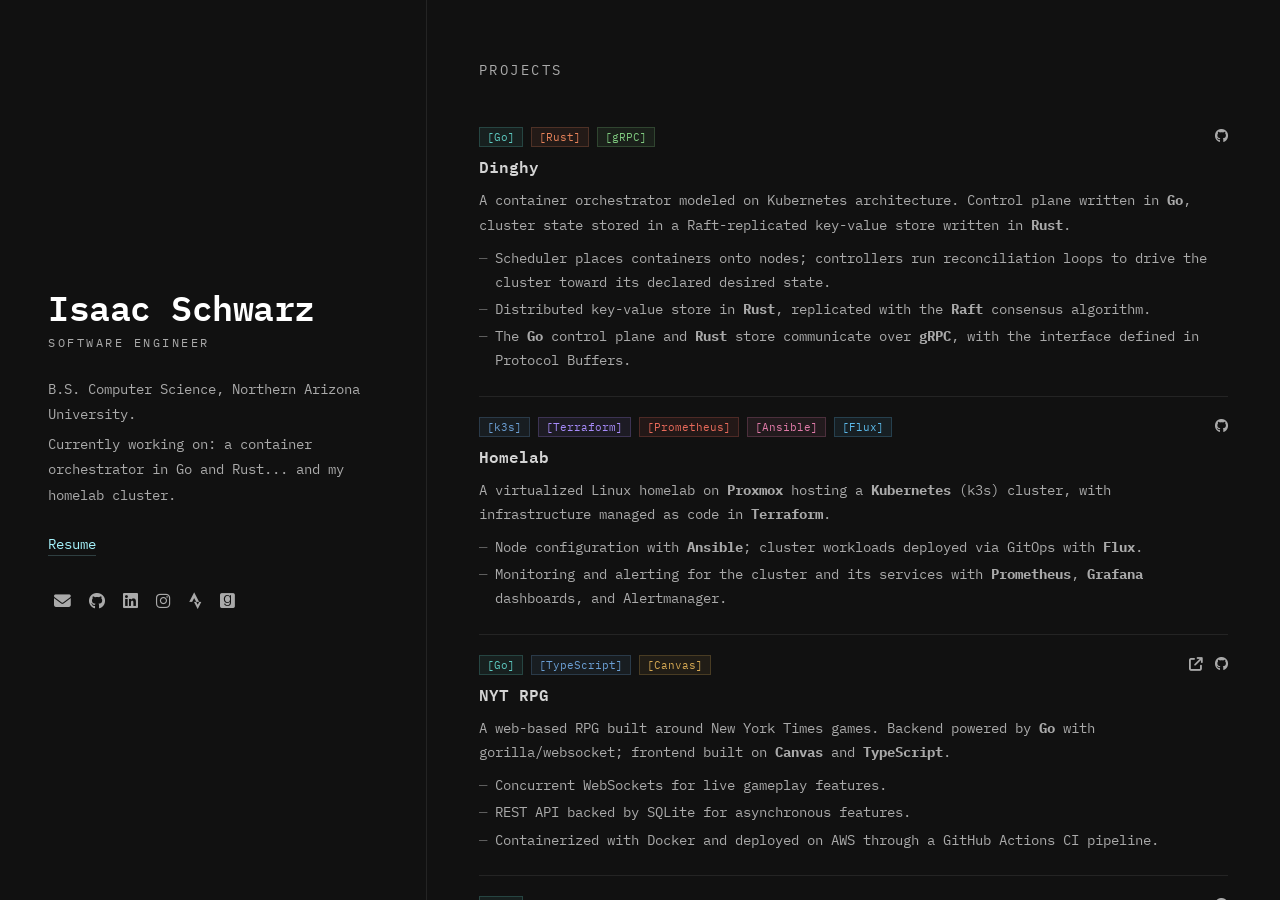
==== commit 411243f1: "move homelab" ====
--- a/index.html
+++ b/index.html
@@ -81,83 +81,6 @@
                     <div class="project-header">
                         <div>
                             <div class="tags">
-                                <span class="tag" data-lang="go">Go</span>
-                                <span class="tag" data-lang="typescript">TypeScript</span>
-                                <span class="tag" data-lang="canvas">Canvas</span>
-                            </div>
-                            <h3>NYT RPG</h3>
-                        </div>
-                        <div class="project-links">
-                            <a href="https://nytrpg.isaacschwarz.dev" title="Live demo">
-                                <i class="fa-solid fa-arrow-up-right-from-square"></i>
-                            </a>
-                            <a href="https://github.com/shantz14/nytrpg" title="GitHub">
-                                <i class="fa-brands fa-github"></i>
-                            </a>
-                        </div>
-                    </div>
-                    <p>
-                        A web-based RPG built around New York Times games.
-                        Backend powered by <b>Go</b> with gorilla/websocket;
-                        frontend built on <b>Canvas</b> and <b>TypeScript</b>.
-                    </p>
-                    <ul>
-                        <li>Concurrent WebSockets for live gameplay features.</li>
-                        <li>REST API backed by SQLite for asynchronous features.</li>
-                        <li>Containerized with Docker and deployed on AWS through a GitHub Actions CI pipeline.</li>
-                    </ul>
-                </div>
-
-                <div class="project">
-                    <div class="project-header">
-                        <div>
-                            <div class="tags">
-                                <span class="tag" data-lang="go">Go</span>
-                            </div>
-                            <h3>HttpGo</h3>
-                        </div>
-                        <div class="project-links">
-                            <a href="https://github.com/shantz14/httpgo" title="GitHub">
-                                <i class="fa-brands fa-github"></i>
-                            </a>
-                        </div>
-                    </div>
-                    <p>
-                        HTTP/1.1 functionality written from scratch in <b>Go</b>.
-                        Multithreaded handling of concurrent requests.
-                    </p>
-                    <ul>
-                        <li>Working on chunked transfer encoding.</li>
-                        <li>Adding reverse proxy functionality.</li>
-                    </ul>
-                </div>
-
-                <div class="project">
-                    <div class="project-header">
-                        <div>
-                            <div class="tags">
-                                <span class="tag" data-lang="rust">Rust</span>
-                                <span class="tag" data-lang="tlaplus">TLA+</span>
-                            </div>
-                            <h3>ConTiNGENT</h3>
-                        </div>
-                    </div>
-                    <p>
-                        An NVMe testing tool driven by formal specifications. Correct device behavior is described
-                        in <b>TLA+</b>, and a <b>Rust</b> execution engine issues commands against an NVMe device.
-                    </p>
-                    <ul>
-                        <li><b>TLA+</b> specifications create an abstract representation of the NVMe drive and define behavior to test.</li>
-                        <li><b>TLA+</b> instrumentation uses community module "escape hatches" to interact with the Rust execution engine and incorporate real drive state into the abstract state-space.</li>
-                        <li>The <b>Rust</b> execution engine translates messages from <b>TLA+</b> into nvme-cli commands, executes them, and returns parsed results.</li>
-                        <li>If an invalid state is reached, the <b>TLA+</b> process throws an error and returns a detailed trace showing how it was reached.</li>
-                    </ul>
-                </div>
-
-                <div class="project">
-                    <div class="project-header">
-                        <div>
-                            <div class="tags">
                                 <span class="tag" data-lang="k3s">k3s</span>
                                 <span class="tag" data-lang="terraform">Terraform</span>
                                 <span class="tag" data-lang="prometheus">Prometheus</span>
@@ -186,6 +109,83 @@
                     <div class="project-header">
                         <div>
                             <div class="tags">
+                                <span class="tag" data-lang="go">Go</span>
+                                <span class="tag" data-lang="typescript">TypeScript</span>
+                                <span class="tag" data-lang="canvas">Canvas</span>
+                            </div>
+                            <h3>NYT RPG</h3>
+                        </div>
+                        <div class="project-links">
+                            <a href="https://nytrpg.isaacschwarz.dev" title="Live demo">
+                                <i class="fa-solid fa-arrow-up-right-from-square"></i>
+                            </a>
+                            <a href="https://github.com/shantz14/nytrpg" title="GitHub">
+                                <i class="fa-brands fa-github"></i>
+                            </a>
+                        </div>
+                    </div>
+                    <p>
+                        A web-based RPG built around New York Times games.
+                        Backend powered by <b>Go</b> with gorilla/websocket;
+                        frontend built on <b>Canvas</b> and <b>TypeScript</b>.
+                    </p>
+                    <ul>
+                        <li>Concurrent WebSockets for live gameplay features.</li>
+                        <li>REST API backed by SQLite for asynchronous features.</li>
+                        <li>Containerized with Docker and deployed on AWS through a GitHub Actions CI pipeline.</li>
+                    </ul>
+                </div>
+
+                <div class="project">
+                    <div class="project-header">
+                        <div>
+                            <div class="tags">
+                                <span class="tag" data-lang="go">Go</span>
+                            </div>
+                            <h3>HttpGo</h3>
+                        </div>
+                        <div class="project-links">
+                            <a href="https://github.com/shantz14/httpgo" title="GitHub">
+                                <i class="fa-brands fa-github"></i>
+                            </a>
+                        </div>
+                    </div>
+                    <p>
+                        HTTP/1.1 functionality written from scratch in <b>Go</b>.
+                        Multithreaded handling of concurrent requests.
+                    </p>
+                    <ul>
+                        <li>Working on chunked transfer encoding.</li>
+                        <li>Adding reverse proxy functionality.</li>
+                    </ul>
+                </div>
+
+                <div class="project">
+                    <div class="project-header">
+                        <div>
+                            <div class="tags">
+                                <span class="tag" data-lang="rust">Rust</span>
+                                <span class="tag" data-lang="tlaplus">TLA+</span>
+                            </div>
+                            <h3>ConTiNGENT</h3>
+                        </div>
+                    </div>
+                    <p>
+                        An NVMe testing tool driven by formal specifications. Correct device behavior is described
+                        in <b>TLA+</b>, and a <b>Rust</b> execution engine issues commands against an NVMe device.
+                    </p>
+                    <ul>
+                        <li><b>TLA+</b> specifications create an abstract representation of the NVMe drive and define behavior to test.</li>
+                        <li><b>TLA+</b> instrumentation uses community module "escape hatches" to interact with the Rust execution engine and incorporate real drive state into the abstract state-space.</li>
+                        <li>The <b>Rust</b> execution engine translates messages from <b>TLA+</b> into nvme-cli commands, executes them, and returns parsed results.</li>
+                        <li>If an invalid state is reached, the <b>TLA+</b> process throws an error and returns a detailed trace showing how it was reached.</li>
+                    </ul>
+                </div>
+
+                <div class="project">
+                    <div class="project-header">
+                        <div>
+                            <div class="tags">
                                 <span class="tag" data-lang="rust">Rust</span>
                             </div>
                             <h3>Vi</h3>
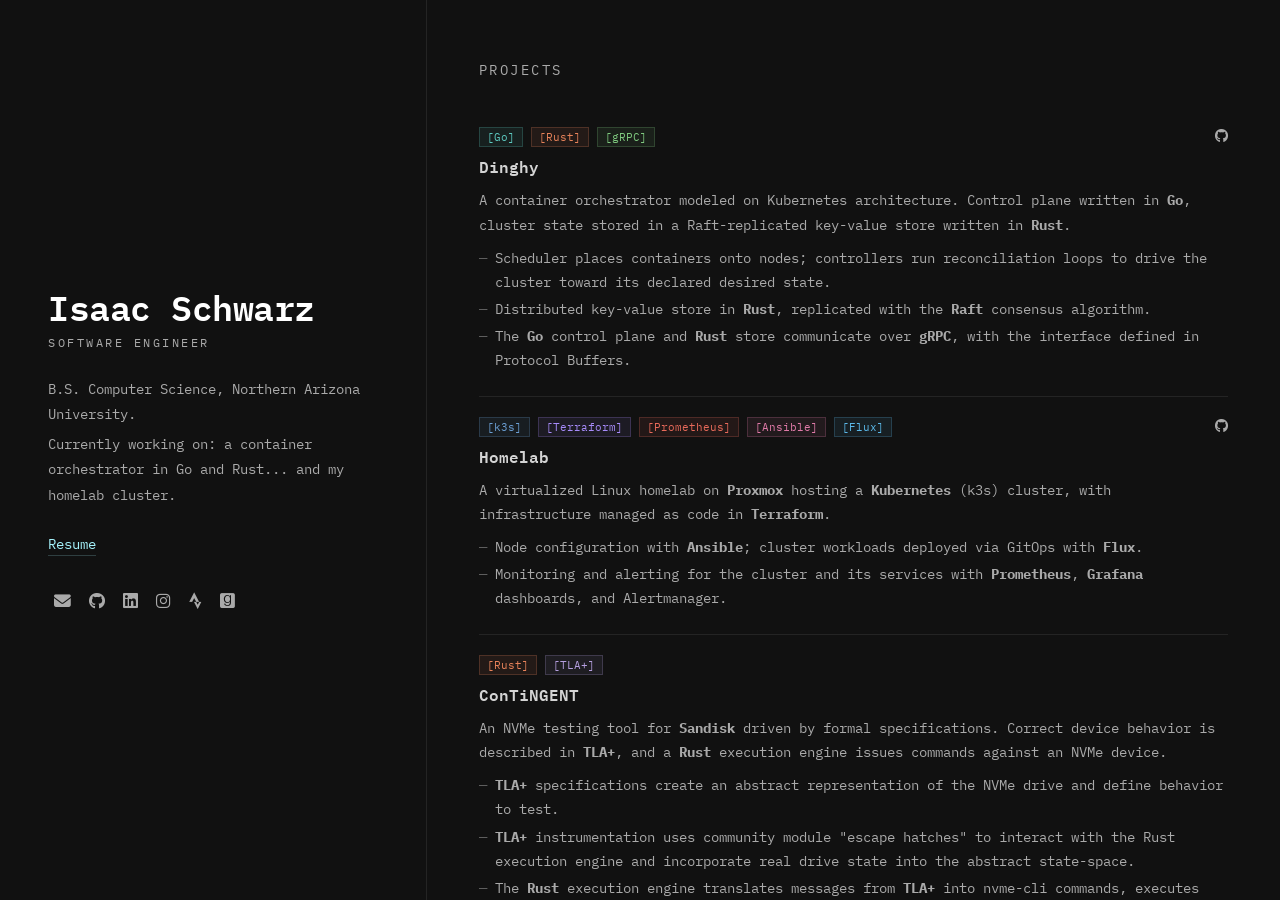
==== commit fbd18881: "move contingent" ====
--- a/index.html
+++ b/index.html
@@ -109,61 +109,6 @@
                     <div class="project-header">
                         <div>
                             <div class="tags">
-                                <span class="tag" data-lang="go">Go</span>
-                                <span class="tag" data-lang="typescript">TypeScript</span>
-                                <span class="tag" data-lang="canvas">Canvas</span>
-                            </div>
-                            <h3>NYT RPG</h3>
-                        </div>
-                        <div class="project-links">
-                            <a href="https://nytrpg.isaacschwarz.dev" title="Live demo">
-                                <i class="fa-solid fa-arrow-up-right-from-square"></i>
-                            </a>
-                            <a href="https://github.com/shantz14/nytrpg" title="GitHub">
-                                <i class="fa-brands fa-github"></i>
-                            </a>
-                        </div>
-                    </div>
-                    <p>
-                        A web-based RPG built around New York Times games.
-                        Backend powered by <b>Go</b> with gorilla/websocket;
-                        frontend built on <b>Canvas</b> and <b>TypeScript</b>.
-                    </p>
-                    <ul>
-                        <li>Concurrent WebSockets for live gameplay features.</li>
-                        <li>REST API backed by SQLite for asynchronous features.</li>
-                        <li>Containerized with Docker and deployed on AWS through a GitHub Actions CI pipeline.</li>
-                    </ul>
-                </div>
-
-                <div class="project">
-                    <div class="project-header">
-                        <div>
-                            <div class="tags">
-                                <span class="tag" data-lang="go">Go</span>
-                            </div>
-                            <h3>HttpGo</h3>
-                        </div>
-                        <div class="project-links">
-                            <a href="https://github.com/shantz14/httpgo" title="GitHub">
-                                <i class="fa-brands fa-github"></i>
-                            </a>
-                        </div>
-                    </div>
-                    <p>
-                        HTTP/1.1 functionality written from scratch in <b>Go</b>.
-                        Multithreaded handling of concurrent requests.
-                    </p>
-                    <ul>
-                        <li>Working on chunked transfer encoding.</li>
-                        <li>Adding reverse proxy functionality.</li>
-                    </ul>
-                </div>
-
-                <div class="project">
-                    <div class="project-header">
-                        <div>
-                            <div class="tags">
                                 <span class="tag" data-lang="rust">Rust</span>
                                 <span class="tag" data-lang="tlaplus">TLA+</span>
                             </div>
@@ -171,7 +116,7 @@
                         </div>
                     </div>
                     <p>
-                        An NVMe testing tool driven by formal specifications. Correct device behavior is described
+                        An NVMe testing tool for <b>Sandisk</b> driven by formal specifications. Correct device behavior is described
                         in <b>TLA+</b>, and a <b>Rust</b> execution engine issues commands against an NVMe device.
                     </p>
                     <ul>
@@ -179,6 +124,61 @@
                         <li><b>TLA+</b> instrumentation uses community module "escape hatches" to interact with the Rust execution engine and incorporate real drive state into the abstract state-space.</li>
                         <li>The <b>Rust</b> execution engine translates messages from <b>TLA+</b> into nvme-cli commands, executes them, and returns parsed results.</li>
                         <li>If an invalid state is reached, the <b>TLA+</b> process throws an error and returns a detailed trace showing how it was reached.</li>
+                    </ul>
+                </div>
+
+                <div class="project">
+                    <div class="project-header">
+                        <div>
+                            <div class="tags">
+                                <span class="tag" data-lang="go">Go</span>
+                                <span class="tag" data-lang="typescript">TypeScript</span>
+                                <span class="tag" data-lang="canvas">Canvas</span>
+                            </div>
+                            <h3>NYT RPG</h3>
+                        </div>
+                        <div class="project-links">
+                            <a href="https://nytrpg.isaacschwarz.dev" title="Live demo">
+                                <i class="fa-solid fa-arrow-up-right-from-square"></i>
+                            </a>
+                            <a href="https://github.com/shantz14/nytrpg" title="GitHub">
+                                <i class="fa-brands fa-github"></i>
+                            </a>
+                        </div>
+                    </div>
+                    <p>
+                        A web-based RPG built around New York Times games.
+                        Backend powered by <b>Go</b> with gorilla/websocket;
+                        frontend built on <b>Canvas</b> and <b>TypeScript</b>.
+                    </p>
+                    <ul>
+                        <li>Concurrent WebSockets for live gameplay features.</li>
+                        <li>REST API backed by SQLite for asynchronous features.</li>
+                        <li>Containerized with Docker and deployed on AWS through a GitHub Actions CI pipeline.</li>
+                    </ul>
+                </div>
+
+                <div class="project">
+                    <div class="project-header">
+                        <div>
+                            <div class="tags">
+                                <span class="tag" data-lang="go">Go</span>
+                            </div>
+                            <h3>HttpGo</h3>
+                        </div>
+                        <div class="project-links">
+                            <a href="https://github.com/shantz14/httpgo" title="GitHub">
+                                <i class="fa-brands fa-github"></i>
+                            </a>
+                        </div>
+                    </div>
+                    <p>
+                        HTTP/1.1 functionality written from scratch in <b>Go</b>.
+                        Multithreaded handling of concurrent requests.
+                    </p>
+                    <ul>
+                        <li>Working on chunked transfer encoding.</li>
+                        <li>Adding reverse proxy functionality.</li>
                     </ul>
                 </div>
 
